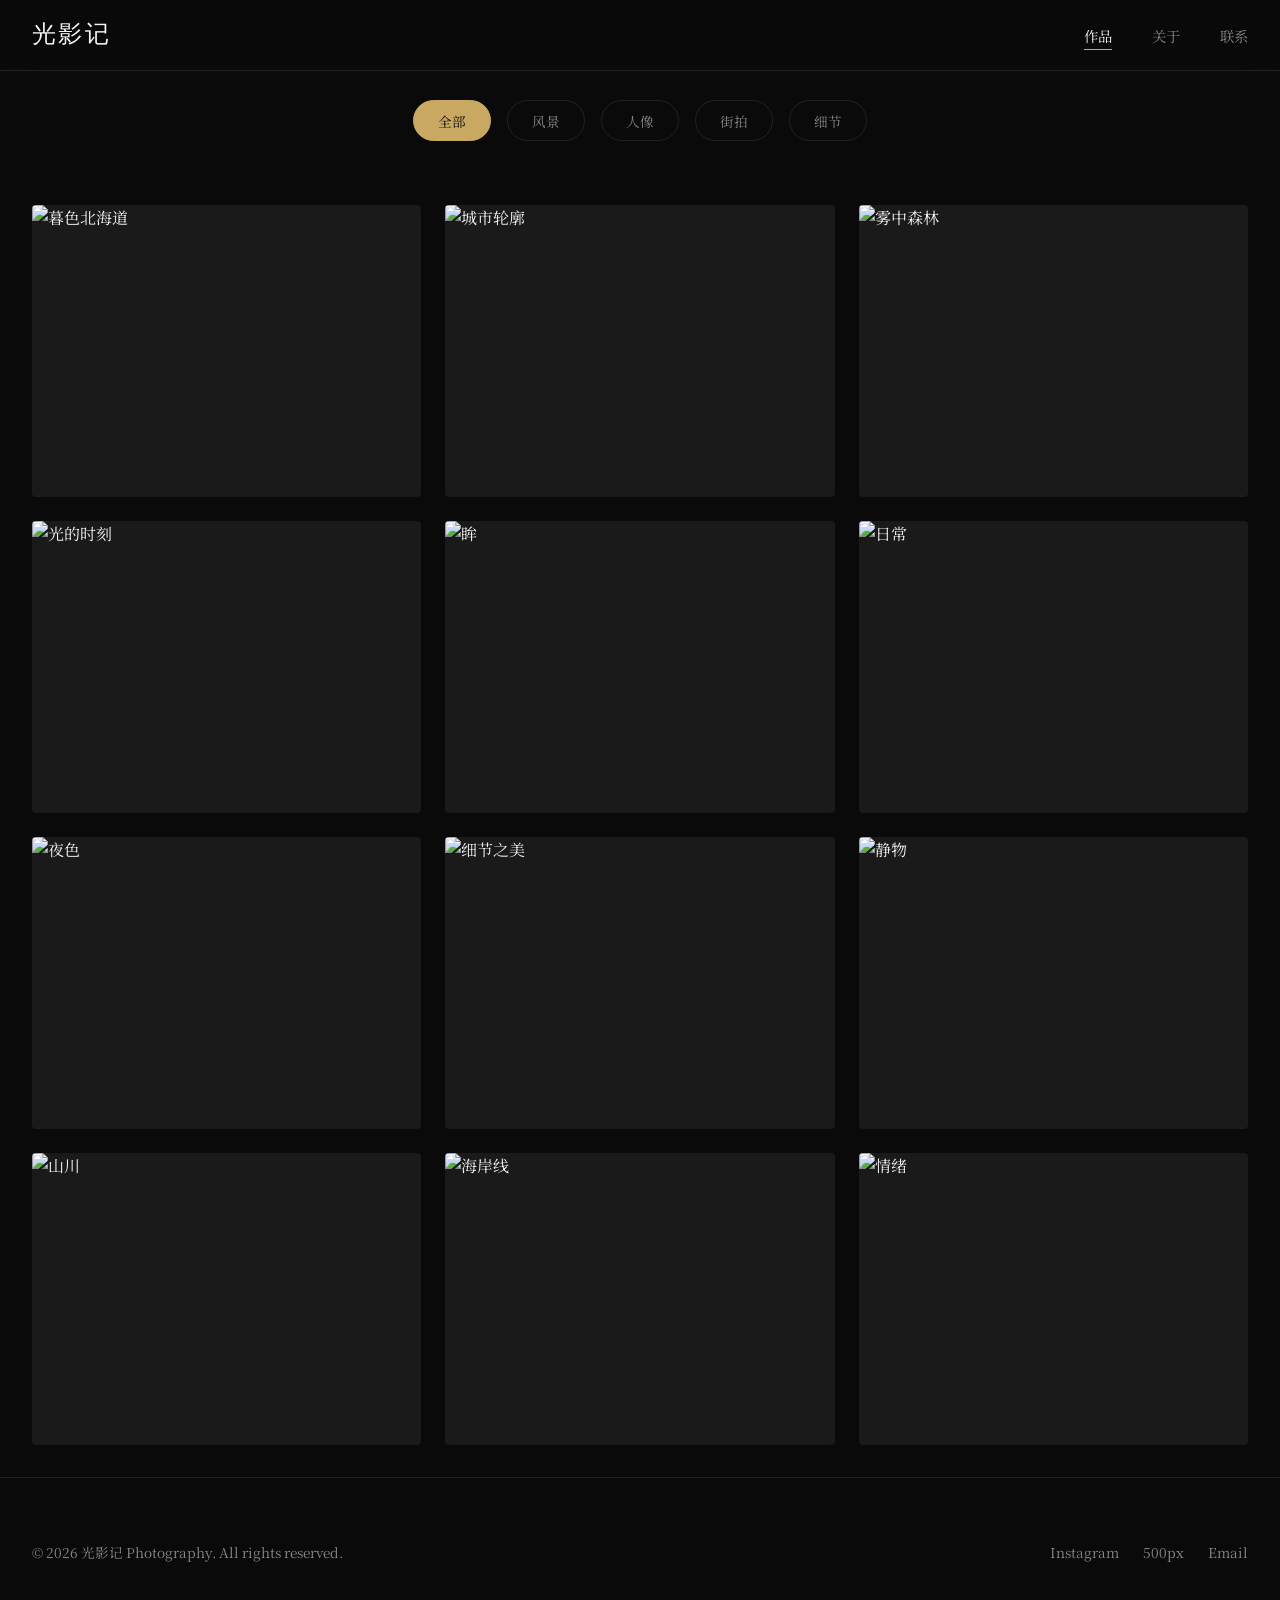
==== index.html @ 62029db0 "Add files via upload" ====
<!DOCTYPE html>
<html lang="zh-CN">
<head>
    <meta charset="UTF-8">
    <meta name="viewport" content="width=device-width, initial-scale=1.0">
    <title>光影记 | Photography Portfolio</title>
    <link rel="preconnect" href="https://fonts.googleapis.com">
    <link rel="preconnect" href="https://fonts.gstatic.com" crossorigin>
    <link href="https://fonts.googleapis.com/css2?family=Noto+Serif+SC:wght@300;400;600&family=Cormorant+Garamond:wght@300;400;500&display=swap" rel="stylesheet">
    <link rel="stylesheet" href="css/style.css">
</head>
<body>
    <!-- 导航 -->
    <nav class="nav">
        <div class="nav-inner">
            <a href="index.html" class="logo">光影记</a>
            <ul class="nav-links">
                <li><a href="index.html" class="active">作品</a></li>
                <li><a href="about.html">关于</a></li>
                <li><a href="contact.html">联系</a></li>
            </ul>
            <button class="mobile-menu-btn" aria-label="菜单">
                <span></span>
                <span></span>
            </button>
        </div>
    </nav>

    <!-- 移动端菜单 -->
    <div class="mobile-menu">
        <a href="index.html">作品</a>
        <a href="about.html">关于</a>
        <a href="contact.html">联系</a>
    </div>

    <!-- 过滤器 -->
    <div class="filters">
        <button class="filter-btn active" data-category="all">全部</button>
        <button class="filter-btn" data-category="landscape">风景</button>
        <button class="filter-btn" data-category="portrait">人像</button>
        <button class="filter-btn" data-category="street">街拍</button>
        <button class="filter-btn" data-category="detail">细节</button>
    </div>

    <!-- 画廊 -->
    <main class="gallery">
        <div class="gallery-grid">
            <!-- 作品由 JS 动态生成 -->
        </div>
    </main>

    <!-- 灯箱 -->
    <div class="lightbox" id="lightbox">
        <button class="lightbox-close" aria-label="关闭">&times;</button>
        <button class="lightbox-prev" aria-label="上一张">&#10094;</button>
        <button class="lightbox-next" aria-label="下一张">&#10095;</button>
        <div class="lightbox-content">
            <img src="" alt="" id="lightbox-img">
        </div>
        <div class="lightbox-caption">
            <h3 id="lightbox-title"></h3>
            <p id="lightbox-desc"></p>
        </div>
    </div>

    <!-- 页脚 -->
    <footer class="footer">
        <p>&copy; 2026 光影记 Photography. All rights reserved.</p>
        <div class="social-links">
            <a href="#" target="_blank">Instagram</a>
            <a href="#" target="_blank">500px</a>
            <a href="mailto:hello@example.com">Email</a>
        </div>
    </footer>

    <script src="js/main.js"></script>
</body>
</html>
---- css/style.css ----
/* CSS Variables */
:root {
    --bg-primary: #0a0a0a;
    --bg-secondary: #141414;
    --bg-card: #1a1a1a;
    --text-primary: #f5f5f5;
    --text-secondary: #888;
    --text-muted: #555;
    --accent: #c9a962;
    --accent-hover: #dfc07a;
    --border: #222;
    --font-cn: 'Noto Serif SC', serif;
    --font-en: 'Cormorant Garamond', serif;
    --transition: 0.4s cubic-bezier(0.25, 0.46, 0.45, 0.94);
    --container-width: 1400px;
}

/* Reset */
*, *::before, *::after {
    margin: 0;
    padding: 0;
    box-sizing: border-box;
}

html {
    scroll-behavior: smooth;
}

body {
    font-family: var(--font-cn);
    background: var(--bg-primary);
    color: var(--text-primary);
    line-height: 1.6;
    min-height: 100vh;
    overflow-x: hidden;
}

a {
    color: inherit;
    text-decoration: none;
    transition: color var(--transition);
}

ul {
    list-style: none;
}

img {
    max-width: 100%;
    display: block;
}

button {
    font-family: inherit;
    cursor: pointer;
    border: none;
    background: none;
}

/* 导航 */
.nav {
    position: fixed;
    top: 0;
    left: 0;
    right: 0;
    z-index: 100;
    background: rgba(10, 10, 10, 0.9);
    backdrop-filter: blur(20px);
    border-bottom: 1px solid var(--border);
}

.nav-inner {
    max-width: var(--container-width);
    margin: 0 auto;
    padding: 1rem 2rem;
    display: flex;
    justify-content: space-between;
    align-items: center;
}

.logo {
    font-family: var(--font-en);
    font-size: 1.5rem;
    font-weight: 400;
    letter-spacing: 0.1em;
    color: var(--text-primary);
}

.nav-links {
    display: flex;
    gap: 2.5rem;
}

.nav-links a {
    font-size: 0.9rem;
    color: var(--text-secondary);
    position: relative;
    padding: 0.3rem 0;
}

.nav-links a::after {
    content: '';
    position: absolute;
    bottom: 0;
    left: 0;
    width: 0;
    height: 1px;
    background: var(--accent);
    transition: width var(--transition);
}

.nav-links a:hover,
.nav-links a.active {
    color: var(--text-primary);
}

.nav-links a.active::after,
.nav-links a:hover::after {
    width: 100%;
}

.mobile-menu-btn {
    display: none;
    flex-direction: column;
    gap: 5px;
    padding: 5px;
}

.mobile-menu-btn span {
    width: 24px;
    height: 2px;
    background: var(--text-primary);
    transition: var(--transition);
}

/* 移动端菜单 */
.mobile-menu {
    display: none;
    position: fixed;
    top: 60px;
    left: 0;
    right: 0;
    background: var(--bg-secondary);
    padding: 2rem;
    flex-direction: column;
    gap: 1.5rem;
    z-index: 99;
    border-bottom: 1px solid var(--border);
}

.mobile-menu a {
    font-size: 1.1rem;
    color: var(--text-secondary);
    padding: 0.5rem 0;
    border-bottom: 1px solid var(--border);
}

.mobile-menu a:hover {
    color: var(--accent);
}

/* 过滤器 */
.filters {
    padding: 100px 2rem 2rem;
    max-width: var(--container-width);
    margin: 0 auto;
    display: flex;
    justify-content: center;
    gap: 1rem;
    flex-wrap: wrap;
}

.filter-btn {
    padding: 0.6rem 1.5rem;
    font-size: 0.85rem;
    color: var(--text-secondary);
    border: 1px solid var(--border);
    border-radius: 30px;
    transition: var(--transition);
}

.filter-btn:hover {
    border-color: var(--text-secondary);
    color: var(--text-primary);
}

.filter-btn.active {
    background: var(--accent);
    border-color: var(--accent);
    color: var(--bg-primary);
}

/* 画廊 */
.gallery {
    max-width: var(--container-width);
    margin: 0 auto;
    padding: 2rem;
}

.gallery-grid {
    display: grid;
    grid-template-columns: repeat(auto-fill, minmax(350px, 1fr));
    gap: 1.5rem;
}

.gallery-item {
    position: relative;
    overflow: hidden;
    border-radius: 4px;
    cursor: pointer;
    aspect-ratio: 4/3;
    background: var(--bg-card);
}

.gallery-item img {
    width: 100%;
    height: 100%;
    object-fit: cover;
    transition: transform var(--transition);
}

.gallery-item:hover img {
    transform: scale(1.05);
}

.gallery-item .overlay {
    position: absolute;
    inset: 0;
    background: linear-gradient(to top, rgba(0,0,0,0.8) 0%, transparent 50%);
    opacity: 0;
    transition: opacity var(--transition);
    display: flex;
    flex-direction: column;
    justify-content: flex-end;
    padding: 1.5rem;
}

.gallery-item:hover .overlay {
    opacity: 1;
}

.gallery-item h3 {
    font-family: var(--font-en);
    font-size: 1.3rem;
    font-weight: 400;
    margin-bottom: 0.3rem;
    transform: translateY(20px);
    transition: transform var(--transition);
}

.gallery-item p {
    font-size: 0.85rem;
    color: var(--text-secondary);
    transform: translateY(20px);
    transition: transform var(--transition);
}

.gallery-item:hover h3,
.gallery-item:hover p {
    transform: translateY(0);
}

.gallery-item .category-tag {
    position: absolute;
    top: 1rem;
    left: 1rem;
    padding: 0.3rem 0.8rem;
    font-size: 0.7rem;
    text-transform: uppercase;
    letter-spacing: 0.1em;
    background: rgba(0,0,0,0.6);
    border-radius: 3px;
    color: var(--accent);
    opacity: 0;
    transition: opacity var(--transition);
}

.gallery-item:hover .category-tag {
    opacity: 1;
}

/* 灯箱 */
.lightbox {
    position: fixed;
    inset: 0;
    background: rgba(0, 0, 0, 0.95);
    z-index: 200;
    display: flex;
    align-items: center;
    justify-content: center;
    opacity: 0;
    visibility: hidden;
    transition: var(--transition);
}

.lightbox.active {
    opacity: 1;
    visibility: visible;
}

.lightbox-close {
    position: absolute;
    top: 1.5rem;
    right: 2rem;
    font-size: 2.5rem;
    color: var(--text-primary);
    opacity: 0.7;
    transition: opacity var(--transition);
    z-index: 10;
}

.lightbox-close:hover {
    opacity: 1;
}

.lightbox-prev,
.lightbox-next {
    position: absolute;
    top: 50%;
    transform: translateY(-50%);
    font-size: 2rem;
    color: var(--text-primary);
    opacity: 0.7;
    padding: 1rem;
    transition: opacity var(--transition);
    z-index: 10;
}

.lightbox-prev {
    left: 2rem;
}

.lightbox-next {
    right: 2rem;
}

.lightbox-prev:hover,
.lightbox-next:hover {
    opacity: 1;
}

.lightbox-content {
    max-width: 90vw;
    max-height: 80vh;
}

.lightbox-content img {
    max-width: 100%;
    max-height: 80vh;
    object-fit: contain;
}

.lightbox-caption {
    position: absolute;
    bottom: 3rem;
    left: 50%;
    transform: translateX(-50%);
    text-align: center;
    max-width: 600px;
}

.lightbox-caption h3 {
    font-family: var(--font-en);
    font-size: 1.4rem;
    font-weight: 400;
    margin-bottom: 0.5rem;
}

.lightbox-caption p {
    font-size: 0.9rem;
    color: var(--text-secondary);
}

/* 页脚 */
.footer {
    max-width: var(--container-width);
    margin: 0 auto;
    padding: 4rem 2rem;
    border-top: 1px solid var(--border);
    display: flex;
    justify-content: space-between;
    align-items: center;
    flex-wrap: wrap;
    gap: 1rem;
}

.footer p {
    font-size: 0.85rem;
    color: var(--text-secondary);
}

.social-links {
    display: flex;
    gap: 1.5rem;
}

.social-links a {
    font-size: 0.85rem;
    color: var(--text-secondary);
}

.social-links a:hover {
    color: var(--accent);
}

/* 响应式 */
@media (max-width: 768px) {
    .nav-links {
        display: none;
    }

    .mobile-menu-btn {
        display: flex;
    }

    .filters {
        padding-top: 80px;
    }

    .gallery-grid {
        grid-template-columns: repeat(auto-fill, minmax(280px, 1fr));
    }

    .footer {
        flex-direction: column;
        text-align: center;
    }
}

/* 页面切换动画 */
.gallery-item {
    opacity: 0;
    transform: translateY(30px);
    animation: fadeInUp 0.6s ease forwards;
}

@keyframes fadeInUp {
    to {
        opacity: 1;
        transform: translateY(0);
    }
}

.gallery-item:nth-child(1) { animation-delay: 0.1s; }
.gallery-item:nth-child(2) { animation-delay: 0.15s; }
.gallery-item:nth-child(3) { animation-delay: 0.2s; }
.gallery-item:nth-child(4) { animation-delay: 0.25s; }
.gallery-item:nth-child(5) { animation-delay: 0.3s; }
.gallery-item:nth-child(6) { animation-delay: 0.35s; }
.gallery-item:nth-child(7) { animation-delay: 0.4s; }
.gallery-item:nth-child(8) { animation-delay: 0.45s; }
.gallery-item:nth-child(9) { animation-delay: 0.5s; }
.gallery-item:nth-child(10) { animation-delay: 0.55s; }
.gallery-item:nth-child(11) { animation-delay: 0.6s; }
.gallery-item:nth-child(12) { animation-delay: 0.65s; }
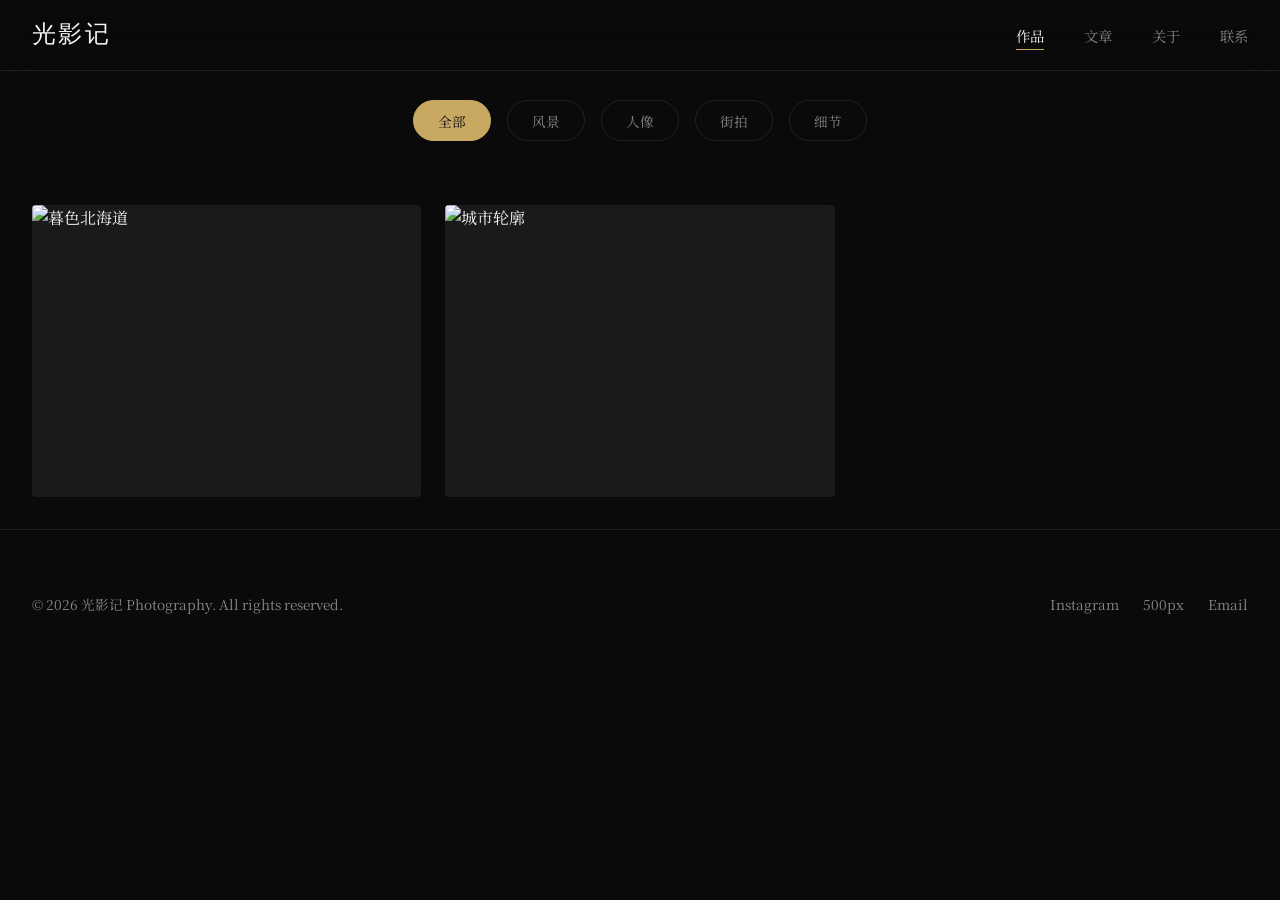
==== commit 60cf2332: "Add files via upload" ====
--- a/index.html
+++ b/index.html
@@ -16,6 +16,7 @@
             <a href="index.html" class="logo">光影记</a>
             <ul class="nav-links">
                 <li><a href="index.html" class="active">作品</a></li>
+                <li><a href="articles.html">文章</a></li>
                 <li><a href="about.html">关于</a></li>
                 <li><a href="contact.html">联系</a></li>
             </ul>
@@ -29,6 +30,7 @@
     <!-- 移动端菜单 -->
     <div class="mobile-menu">
         <a href="index.html">作品</a>
+        <a href="articles.html">文章</a>
         <a href="about.html">关于</a>
         <a href="contact.html">联系</a>
     </div>
